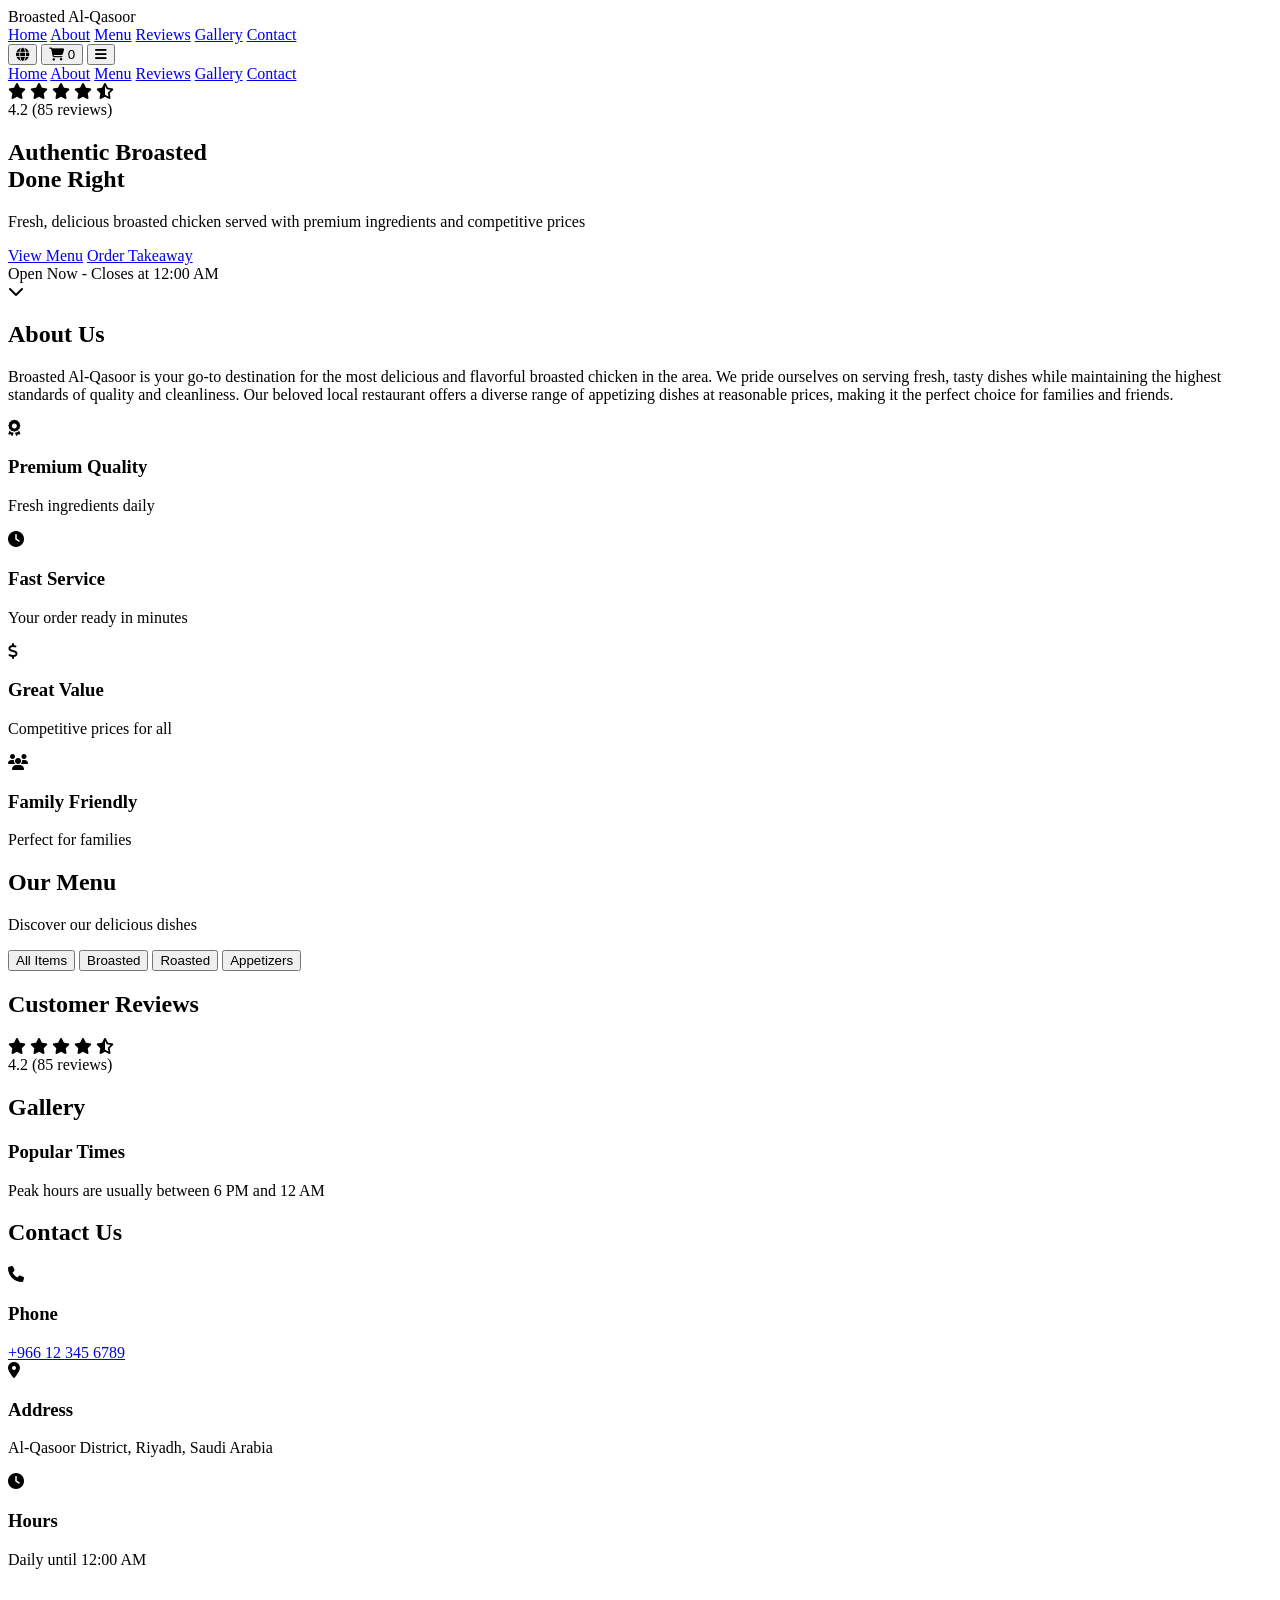
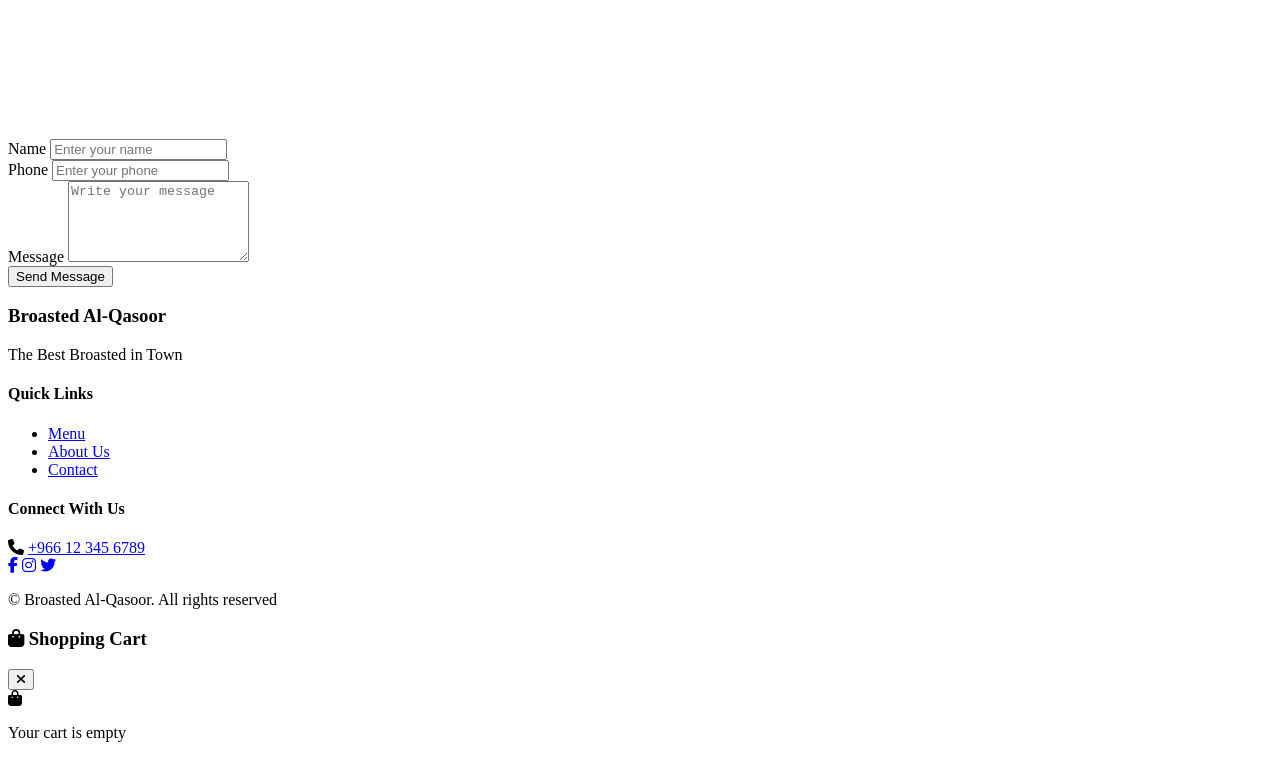
==== html-website/index.html @ 20f903c9 "auto-commit for 9f9500b2-bfec-400c-9245-c0b365d65caf" ====
<!DOCTYPE html>
<html lang="en" dir="ltr">
<head>
    <meta charset="UTF-8">
    <meta name="viewport" content="width=device-width, initial-scale=1.0">
    <title>Broasted Al-Qasoor | بروستد القصور</title>
    <meta name="description" content="Authentic Broasted Chicken - الطعم الأصيل للبروستد">
    
    <!-- Fonts -->
    <link rel="preconnect" href="https://fonts.googleapis.com">
    <link rel="preconnect" href="https://fonts.gstatic.com" crossorigin>
    <link href="https://fonts.googleapis.com/css2?family=Cairo:wght@400;600;700&display=swap" rel="stylesheet">
    
    <!-- Font Awesome -->
    <link rel="stylesheet" href="https://cdnjs.cloudflare.com/ajax/libs/font-awesome/6.4.0/css/all.min.css">
    
    <!-- Custom Styles -->
    <link rel="stylesheet" href="styles.css">
</head>
<body>
    <!-- Header -->
    <header class="header" id="header">
        <div class="container">
            <div class="header-content">
                <!-- Logo -->
                <div class="logo" data-en="Broasted Al-Qasoor" data-ar="بروستد القصور">
                    Broasted Al-Qasoor
                </div>

                <!-- Desktop Navigation -->
                <nav class="nav-desktop">
                    <a href="#hero" class="nav-link" data-en="Home" data-ar="الرئيسية">Home</a>
                    <a href="#about" class="nav-link" data-en="About" data-ar="من نحن">About</a>
                    <a href="#menu" class="nav-link" data-en="Menu" data-ar="القائمة">Menu</a>
                    <a href="#reviews" class="nav-link" data-en="Reviews" data-ar="التقييمات">Reviews</a>
                    <a href="#gallery" class="nav-link" data-en="Gallery" data-ar="المعرض">Gallery</a>
                    <a href="#contact" class="nav-link" data-en="Contact" data-ar="اتصل بنا">Contact</a>
                </nav>

                <!-- Actions -->
                <div class="header-actions">
                    <button class="btn-icon" id="langToggle" aria-label="Toggle Language">
                        <i class="fas fa-globe"></i>
                    </button>
                    <button class="btn-icon" id="cartToggle" aria-label="Shopping Cart">
                        <i class="fas fa-shopping-cart"></i>
                        <span class="cart-badge" id="cartBadge">0</span>
                    </button>
                    <button class="btn-icon mobile-menu-toggle" id="mobileMenuToggle">
                        <i class="fas fa-bars"></i>
                    </button>
                </div>
            </div>

            <!-- Mobile Navigation -->
            <nav class="nav-mobile" id="navMobile">
                <a href="#hero" class="nav-link" data-en="Home" data-ar="الرئيسية">Home</a>
                <a href="#about" class="nav-link" data-en="About" data-ar="من نحن">About</a>
                <a href="#menu" class="nav-link" data-en="Menu" data-ar="القائمة">Menu</a>
                <a href="#reviews" class="nav-link" data-en="Reviews" data-ar="التقييمات">Reviews</a>
                <a href="#gallery" class="nav-link" data-en="Gallery" data-ar="المعرض">Gallery</a>
                <a href="#contact" class="nav-link" data-en="Contact" data-ar="اتصل بنا">Contact</a>
            </nav>
        </div>
    </header>

    <!-- Hero Section -->
    <section class="hero" id="hero">
        <div class="hero-overlay"></div>
        <div class="container">
            <div class="hero-content">
                <!-- Rating Badge -->
                <div class="rating-badge">
                    <div class="stars">
                        <i class="fas fa-star"></i>
                        <i class="fas fa-star"></i>
                        <i class="fas fa-star"></i>
                        <i class="fas fa-star"></i>
                        <i class="fas fa-star-half-alt"></i>
                    </div>
                    <span class="rating-text" data-en="4.2 (85 reviews)" data-ar="4.2 (85 تقييم)">4.2 (85 reviews)</span>
                </div>

                <!-- Main Heading -->
                <h1 class="hero-title">
                    <span class="title-highlight" data-en="Authentic Broasted" data-ar="الطعم الأصيل">Authentic Broasted</span>
                    <br>
                    <span data-en="Done Right" data-ar="للبروستد">Done Right</span>
                </h1>

                <!-- Description -->
                <p class="hero-description" data-en="Fresh, delicious broasted chicken served with premium ingredients and competitive prices" data-ar="دجاج بروستد طازج ولذيذ يقدم مع مكونات عالية الجودة وأسعار منافسة">
                    Fresh, delicious broasted chicken served with premium ingredients and competitive prices
                </p>

                <!-- CTA Buttons -->
                <div class="hero-buttons">
                    <a href="#menu" class="btn btn-primary" data-en="View Menu" data-ar="شاهد القائمة">View Menu</a>
                    <a href="#contact" class="btn btn-secondary" data-en="Order Takeaway" data-ar="اطلب الآن">Order Takeaway</a>
                </div>

                <!-- Status Badge -->
                <div class="status-badge">
                    <span class="status-dot"></span>
                    <span data-en="Open Now - Closes at 12:00 AM" data-ar="مفتوح الآن - يغلق عند 12:00 صباحاً">Open Now - Closes at 12:00 AM</span>
                </div>
            </div>

            <!-- Scroll Indicator -->
            <div class="scroll-indicator">
                <i class="fas fa-chevron-down"></i>
            </div>
        </div>
    </section>

    <!-- About Section -->
    <section class="about" id="about">
        <div class="container">
            <div class="section-header">
                <h2 class="section-title" data-en="About Us" data-ar="من نحن">About Us</h2>
                <div class="title-underline"></div>
                <p class="section-description" data-en="Broasted Al-Qasoor is your go-to destination for the most delicious and flavorful broasted chicken in the area. We pride ourselves on serving fresh, tasty dishes while maintaining the highest standards of quality and cleanliness. Our beloved local restaurant offers a diverse range of appetizing dishes at reasonable prices, making it the perfect choice for families and friends." data-ar="بروستد القصور هو وجهتك المفضلة للحصول على ألذ وأطيب دجاج بروستد في المنطقة. نحن نفتخر بتقديم أطباق طازجة ولذيذة مع الحفاظ على أعلى معايير الجودة والنظافة. مطعمنا المحلي المحبوب يقدم مجموعة متنوعة من الأطباق الشهية بأسعار معقولة، مما يجعله الخيار الأمثل للعائلات والأصدقاء.">
                    Broasted Al-Qasoor is your go-to destination for the most delicious and flavorful broasted chicken in the area. We pride ourselves on serving fresh, tasty dishes while maintaining the highest standards of quality and cleanliness. Our beloved local restaurant offers a diverse range of appetizing dishes at reasonable prices, making it the perfect choice for families and friends.
                </p>
            </div>

            <div class="features-grid">
                <div class="feature-card">
                    <div class="feature-icon">
                        <i class="fas fa-award"></i>
                    </div>
                    <h3 class="feature-title" data-en="Premium Quality" data-ar="جودة عالية">Premium Quality</h3>
                    <p class="feature-description" data-en="Fresh ingredients daily" data-ar="مكونات طازجة يومياً">Fresh ingredients daily</p>
                </div>

                <div class="feature-card">
                    <div class="feature-icon">
                        <i class="fas fa-clock"></i>
                    </div>
                    <h3 class="feature-title" data-en="Fast Service" data-ar="خدمة سريعة">Fast Service</h3>
                    <p class="feature-description" data-en="Your order ready in minutes" data-ar="طلبك جاهز في دقائق">Your order ready in minutes</p>
                </div>

                <div class="feature-card">
                    <div class="feature-icon">
                        <i class="fas fa-dollar-sign"></i>
                    </div>
                    <h3 class="feature-title" data-en="Great Value" data-ar="أسعار مناسبة">Great Value</h3>
                    <p class="feature-description" data-en="Competitive prices for all" data-ar="أسعار تنافسية للجميع">Competitive prices for all</p>
                </div>

                <div class="feature-card">
                    <div class="feature-icon">
                        <i class="fas fa-users"></i>
                    </div>
                    <h3 class="feature-title" data-en="Family Friendly" data-ar="عائلي">Family Friendly</h3>
                    <p class="feature-description" data-en="Perfect for families" data-ar="مكان مثالي للعائلات">Perfect for families</p>
                </div>
            </div>
        </div>
    </section>

    <!-- Menu Section -->
    <section class="menu" id="menu">
        <div class="container">
            <div class="section-header">
                <h2 class="section-title" data-en="Our Menu" data-ar="قائمة الطعام">Our Menu</h2>
                <div class="title-underline"></div>
                <p class="section-description" data-en="Discover our delicious dishes" data-ar="اكتشف أطباقنا اللذيذة">Discover our delicious dishes</p>
            </div>

            <!-- Category Filter -->
            <div class="category-filter">
                <button class="category-btn active" data-category="all" data-en="All Items" data-ar="جميع الأصناف">All Items</button>
                <button class="category-btn" data-category="broasted" data-en="Broasted" data-ar="بروستد">Broasted</button>
                <button class="category-btn" data-category="roasted" data-en="Roasted" data-ar="مشوي">Roasted</button>
                <button class="category-btn" data-category="appetizers" data-en="Appetizers" data-ar="المقبلات">Appetizers</button>
            </div>

            <!-- Menu Grid -->
            <div class="menu-grid" id="menuGrid">
                <!-- Menu items will be inserted here by JavaScript -->
            </div>
        </div>
    </section>

    <!-- Reviews Section -->
    <section class="reviews" id="reviews">
        <div class="container">
            <div class="section-header">
                <h2 class="section-title" data-en="Customer Reviews" data-ar="آراء العملاء">Customer Reviews</h2>
                <div class="title-underline"></div>
                <div class="overall-rating">
                    <div class="stars">
                        <i class="fas fa-star"></i>
                        <i class="fas fa-star"></i>
                        <i class="fas fa-star"></i>
                        <i class="fas fa-star"></i>
                        <i class="fas fa-star-half-alt"></i>
                    </div>
                    <span class="rating-number">4.2</span>
                    <span class="review-count" data-en="(85 reviews)" data-ar="(85 تقييم)">(85 reviews)</span>
                </div>
            </div>

            <div class="reviews-grid" id="reviewsGrid">
                <!-- Reviews will be inserted here by JavaScript -->
            </div>
        </div>
    </section>

    <!-- Gallery Section -->
    <section class="gallery" id="gallery">
        <div class="container">
            <div class="section-header">
                <h2 class="section-title" data-en="Gallery" data-ar="معرض الصور">Gallery</h2>
                <div class="title-underline"></div>
            </div>

            <div class="gallery-grid" id="galleryGrid">
                <!-- Gallery images will be inserted here by JavaScript -->
            </div>

            <!-- Popular Times -->
            <div class="popular-times">
                <h3 class="popular-times-title" data-en="Popular Times" data-ar="أوقات الذروة">Popular Times</h3>
                <div class="times-grid" id="timesGrid">
                    <!-- Times will be inserted here by JavaScript -->
                </div>
                <p class="times-note" data-en="Peak hours are usually between 6 PM and 12 AM" data-ar="أوقات الذروة تتراوح عادة بين 6 مساءً و 12 صباحاً">Peak hours are usually between 6 PM and 12 AM</p>
            </div>
        </div>
    </section>

    <!-- Contact Section -->
    <section class="contact" id="contact">
        <div class="container">
            <div class="section-header">
                <h2 class="section-title" data-en="Contact Us" data-ar="اتصل بنا">Contact Us</h2>
                <div class="title-underline"></div>
            </div>

            <div class="contact-grid">
                <!-- Contact Info -->
                <div class="contact-info">
                    <div class="info-card">
                        <div class="info-icon">
                            <i class="fas fa-phone"></i>
                        </div>
                        <div>
                            <h3 class="info-title" data-en="Phone" data-ar="الهاتف">Phone</h3>
                            <a href="tel:+966123456789" class="info-link">+966 12 345 6789</a>
                        </div>
                    </div>

                    <div class="info-card">
                        <div class="info-icon">
                            <i class="fas fa-map-marker-alt"></i>
                        </div>
                        <div>
                            <h3 class="info-title" data-en="Address" data-ar="العنوان">Address</h3>
                            <p class="info-text" data-en="Al-Qasoor District, Riyadh, Saudi Arabia" data-ar="حي القصور، الرياض، المملكة العربية السعودية">Al-Qasoor District, Riyadh, Saudi Arabia</p>
                        </div>
                    </div>

                    <div class="info-card">
                        <div class="info-icon">
                            <i class="fas fa-clock"></i>
                        </div>
                        <div>
                            <h3 class="info-title" data-en="Hours" data-ar="ساعات العمل">Hours</h3>
                            <p class="info-text" data-en="Daily until 12:00 AM" data-ar="يومياً حتى 12:00 صباحاً">Daily until 12:00 AM</p>
                        </div>
                    </div>

                    <!-- Map -->
                    <div class="map-container">
                        <iframe 
                            src="https://www.google.com/maps/embed?pb=!1m18!1m12!1m3!1d3624.8583447192823!2d46.738586!3d24.713552!2m3!1f0!2f0!3f0!3m2!1i1024!2i768!4f13.1!3m3!1m2!1s0x0%3A0x0!2zMjTCsDQyJzQ4LjgiTiA0NsKwNDQnMTguOSJF!5e0!3m2!1sen!2ssa!4v1234567890"
                            width="100%"
                            height="100%"
                            style="border:0;"
                            allowfullscreen=""
                            loading="lazy"
                            referrerpolicy="no-referrer-when-downgrade">
                        </iframe>
                    </div>
                </div>

                <!-- Contact Form -->
                <div class="contact-form-container">
                    <form class="contact-form" id="contactForm">
                        <div class="form-group">
                            <label data-en="Name" data-ar="الاسم">Name</label>
                            <input type="text" name="name" required placeholder="Enter your name">
                        </div>

                        <div class="form-group">
                            <label data-en="Phone" data-ar="رقم الهاتف">Phone</label>
                            <input type="tel" name="phone" required placeholder="Enter your phone">
                        </div>

                        <div class="form-group">
                            <label data-en="Message" data-ar="الرسالة">Message</label>
                            <textarea name="message" rows="5" required placeholder="Write your message"></textarea>
                        </div>

                        <button type="submit" class="btn btn-primary btn-block" data-en="Send Message" data-ar="إرسال">Send Message</button>
                    </form>
                </div>
            </div>
        </div>
    </section>

    <!-- Footer -->
    <footer class="footer">
        <div class="container">
            <div class="footer-grid">
                <div class="footer-col">
                    <h3 class="footer-title" data-en="Broasted Al-Qasoor" data-ar="بروستد القصور">Broasted Al-Qasoor</h3>
                    <p class="footer-text" data-en="The Best Broasted in Town" data-ar="أفضل بروستد في المنطقة">The Best Broasted in Town</p>
                </div>

                <div class="footer-col">
                    <h4 class="footer-heading" data-en="Quick Links" data-ar="روابط سريعة">Quick Links</h4>
                    <ul class="footer-links">
                        <li><a href="#menu" data-en="Menu" data-ar="القائمة">Menu</a></li>
                        <li><a href="#about" data-en="About Us" data-ar="من نحن">About Us</a></li>
                        <li><a href="#contact" data-en="Contact" data-ar="اتصل بنا">Contact</a></li>
                    </ul>
                </div>

                <div class="footer-col">
                    <h4 class="footer-heading" data-en="Connect With Us" data-ar="تواصل معنا">Connect With Us</h4>
                    <div class="footer-contact">
                        <i class="fas fa-phone"></i>
                        <a href="tel:+966123456789">+966 12 345 6789</a>
                    </div>
                    <div class="social-links">
                        <a href="#" class="social-link" aria-label="Facebook"><i class="fab fa-facebook-f"></i></a>
                        <a href="#" class="social-link" aria-label="Instagram"><i class="fab fa-instagram"></i></a>
                        <a href="#" class="social-link" aria-label="Twitter"><i class="fab fa-twitter"></i></a>
                    </div>
                </div>
            </div>

            <div class="footer-bottom">
                <p>&copy; <span id="currentYear"></span> <span data-en="Broasted Al-Qasoor" data-ar="بروستد القصور">Broasted Al-Qasoor</span>. <span data-en="All rights reserved" data-ar="جميع الحقوق محفوظة">All rights reserved</span></p>
            </div>
        </div>
    </footer>

    <!-- Cart Sidebar -->
    <div class="cart-sidebar" id="cartSidebar">
        <div class="cart-header">
            <h3 class="cart-title">
                <i class="fas fa-shopping-bag"></i>
                <span data-en="Shopping Cart" data-ar="سلة التسوق">Shopping Cart</span>
            </h3>
            <button class="cart-close" id="cartClose">
                <i class="fas fa-times"></i>
            </button>
        </div>

        <div class="cart-body" id="cartBody">
            <div class="cart-empty" id="cartEmpty">
                <i class="fas fa-shopping-bag"></i>
                <p data-en="Your cart is empty" data-ar="السلة فارغة">Your cart is empty</p>
            </div>
            <div class="cart-items" id="cartItems"></div>
        </div>

        <div class="cart-footer" id="cartFooter" style="display: none;">
            <div class="cart-total">
                <span data-en="Total" data-ar="الإجمالي">Total</span>
                <span class="total-amount" id="totalAmount">0.00 SAR</span>
            </div>
            <button class="btn btn-primary btn-block" id="checkoutBtn" data-en="Checkout" data-ar="إتمام الطلب">Checkout</button>
        </div>
    </div>

    <!-- Cart Overlay -->
    <div class="cart-overlay" id="cartOverlay"></div>

    <!-- Toast Container -->
    <div class="toast-container" id="toastContainer"></div>

    <!-- Custom Script -->
    <script src="script.js"></script>
</body>
</html>
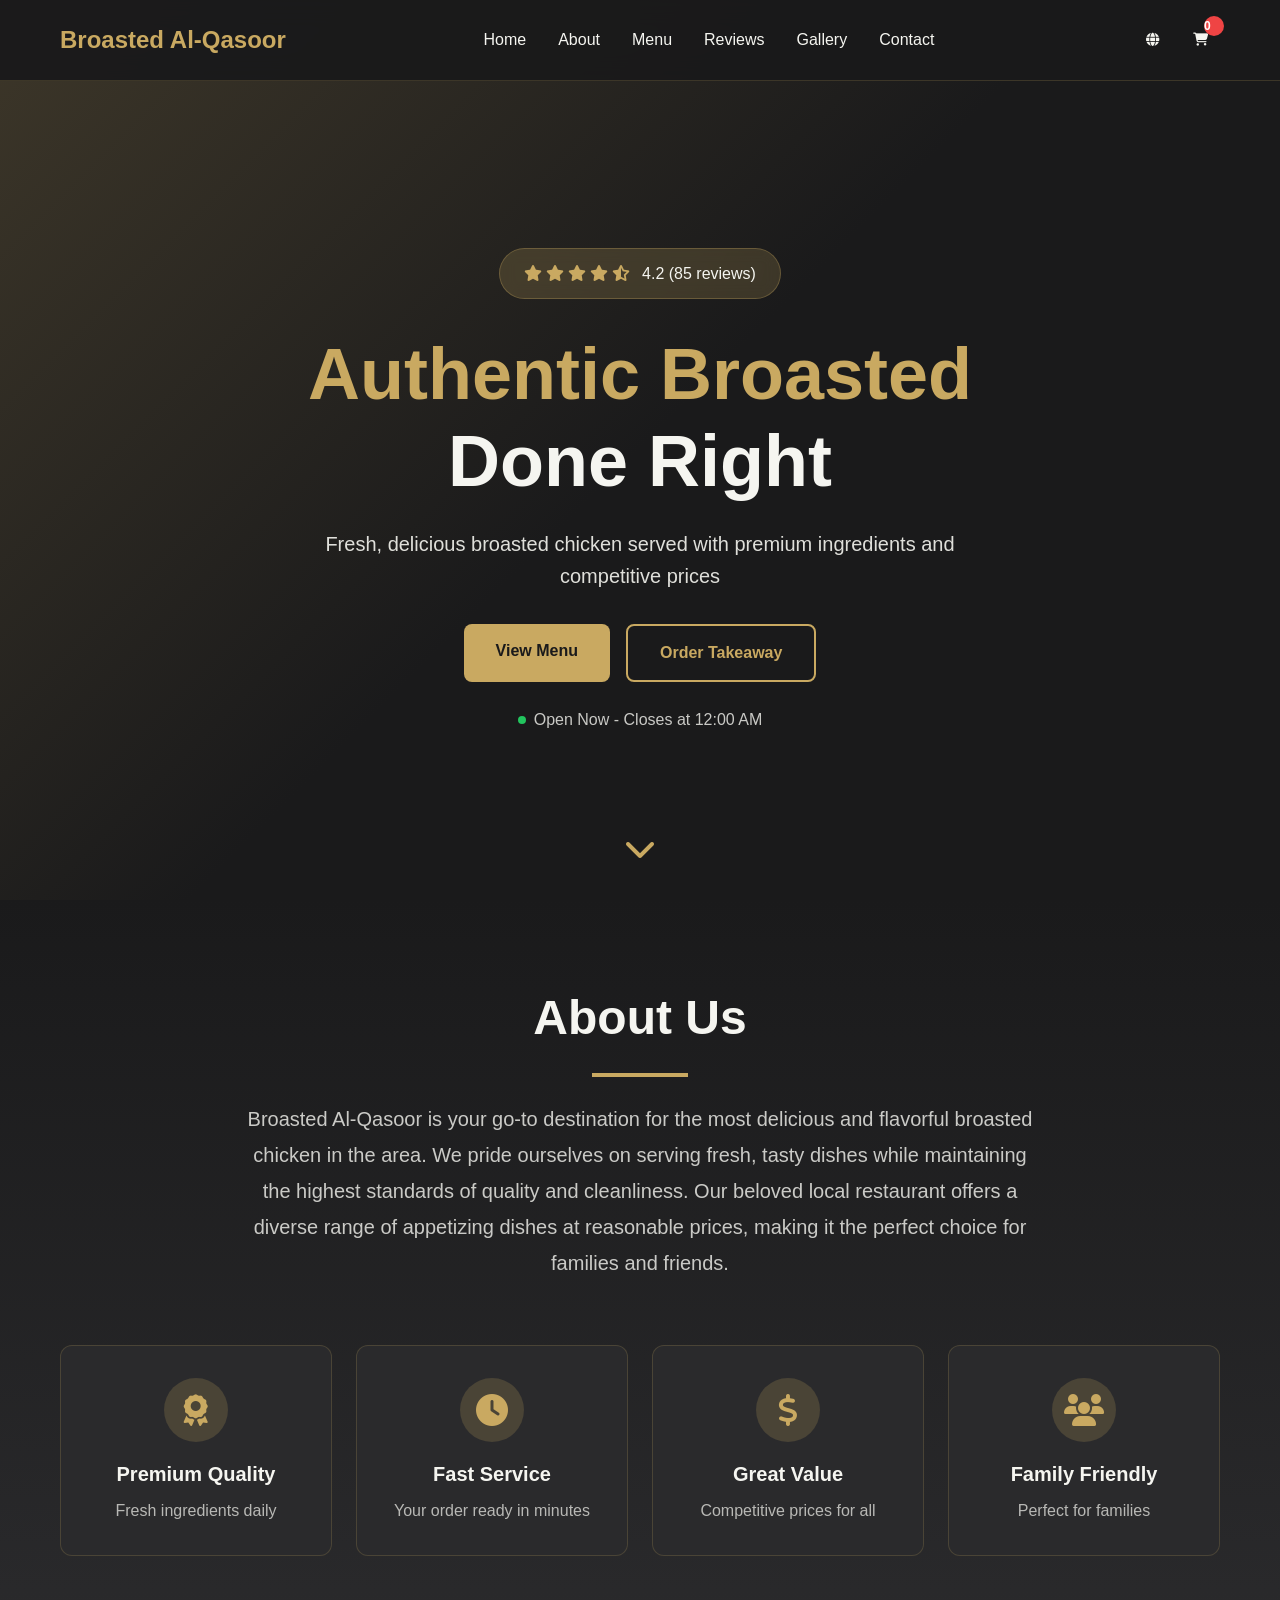
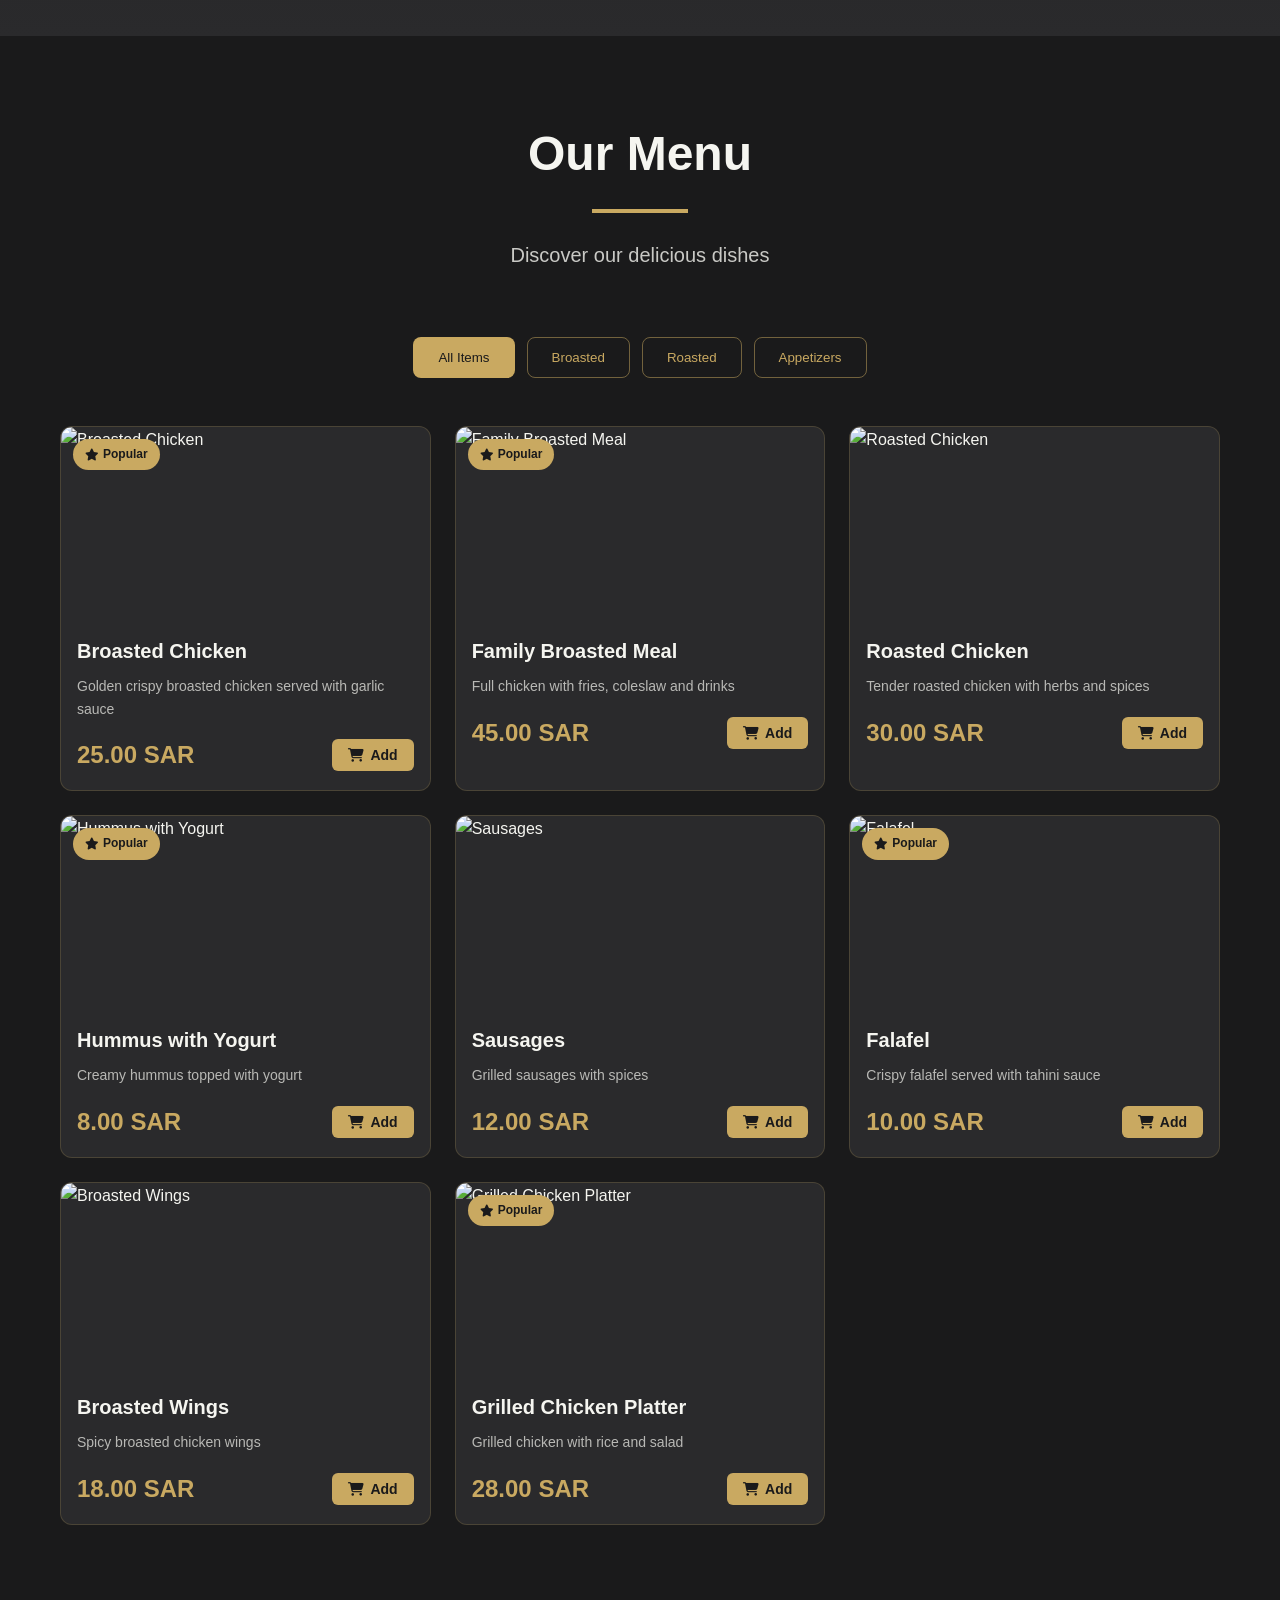
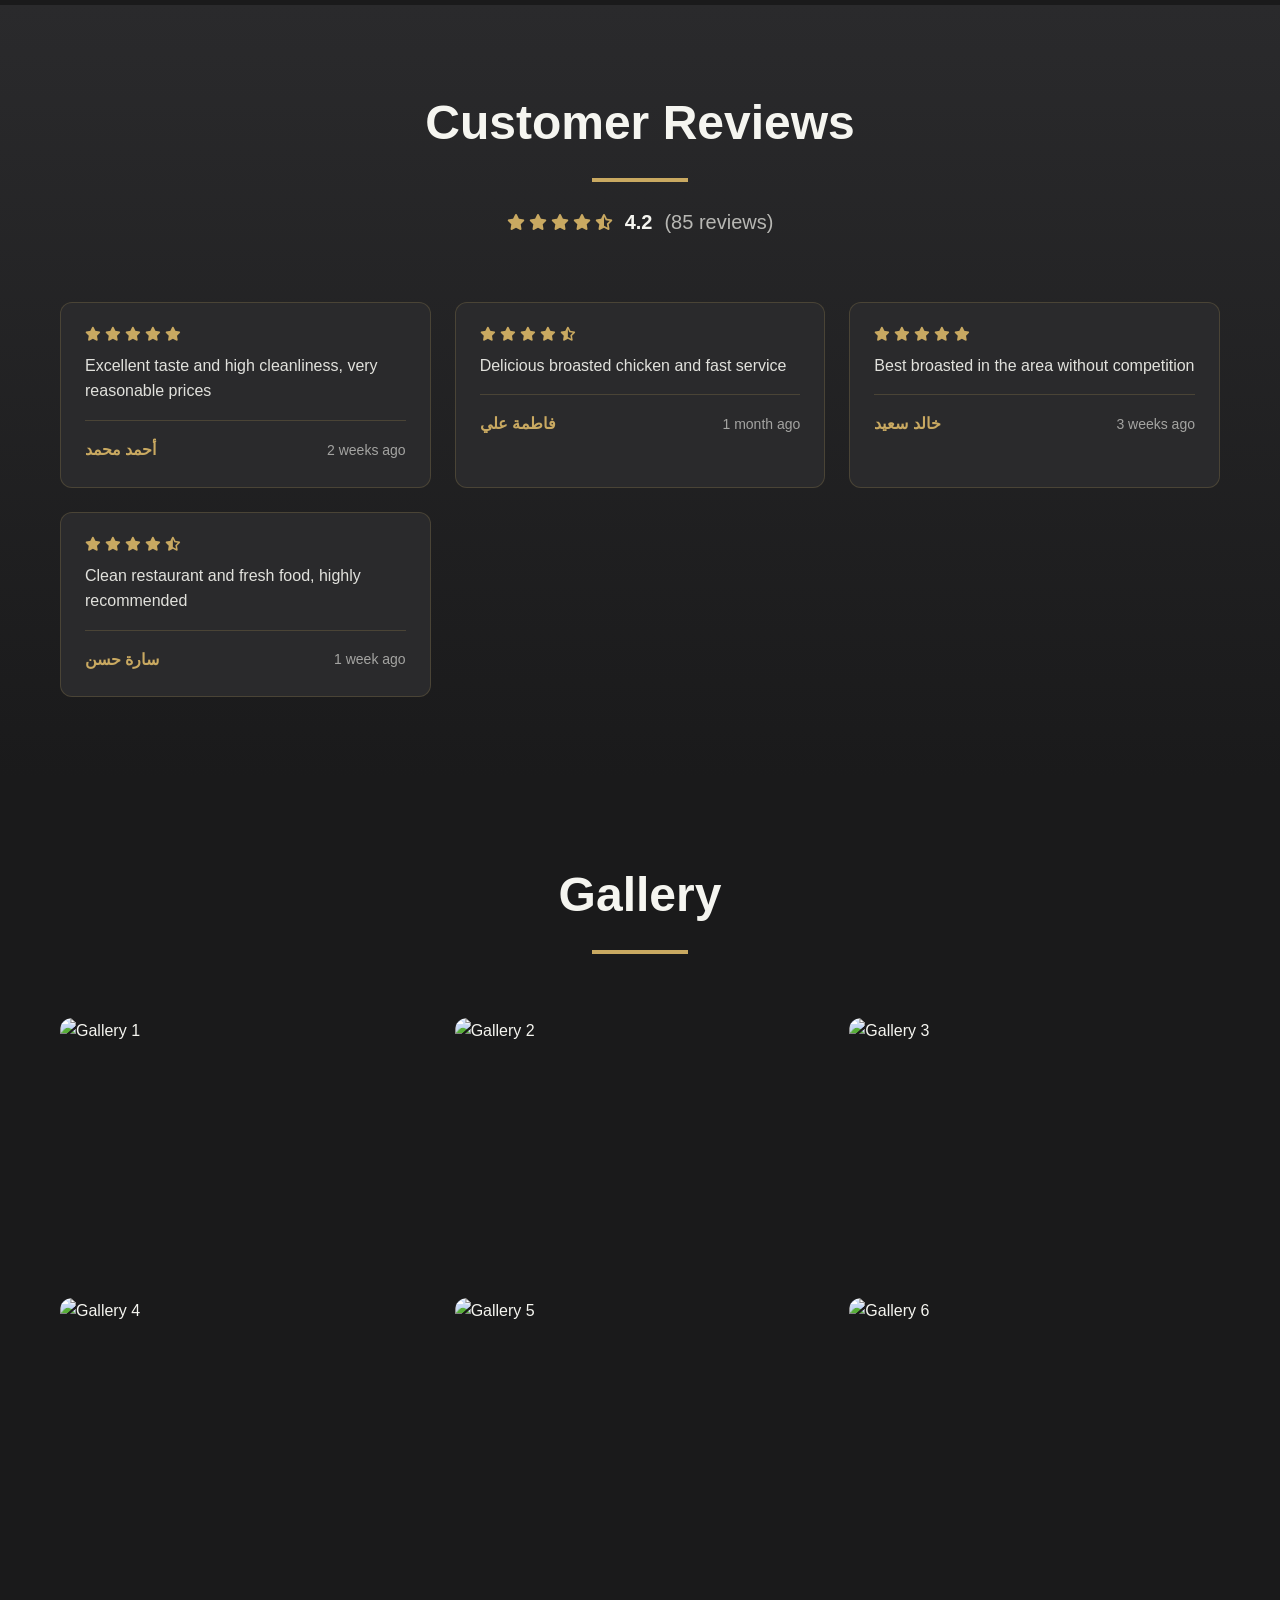
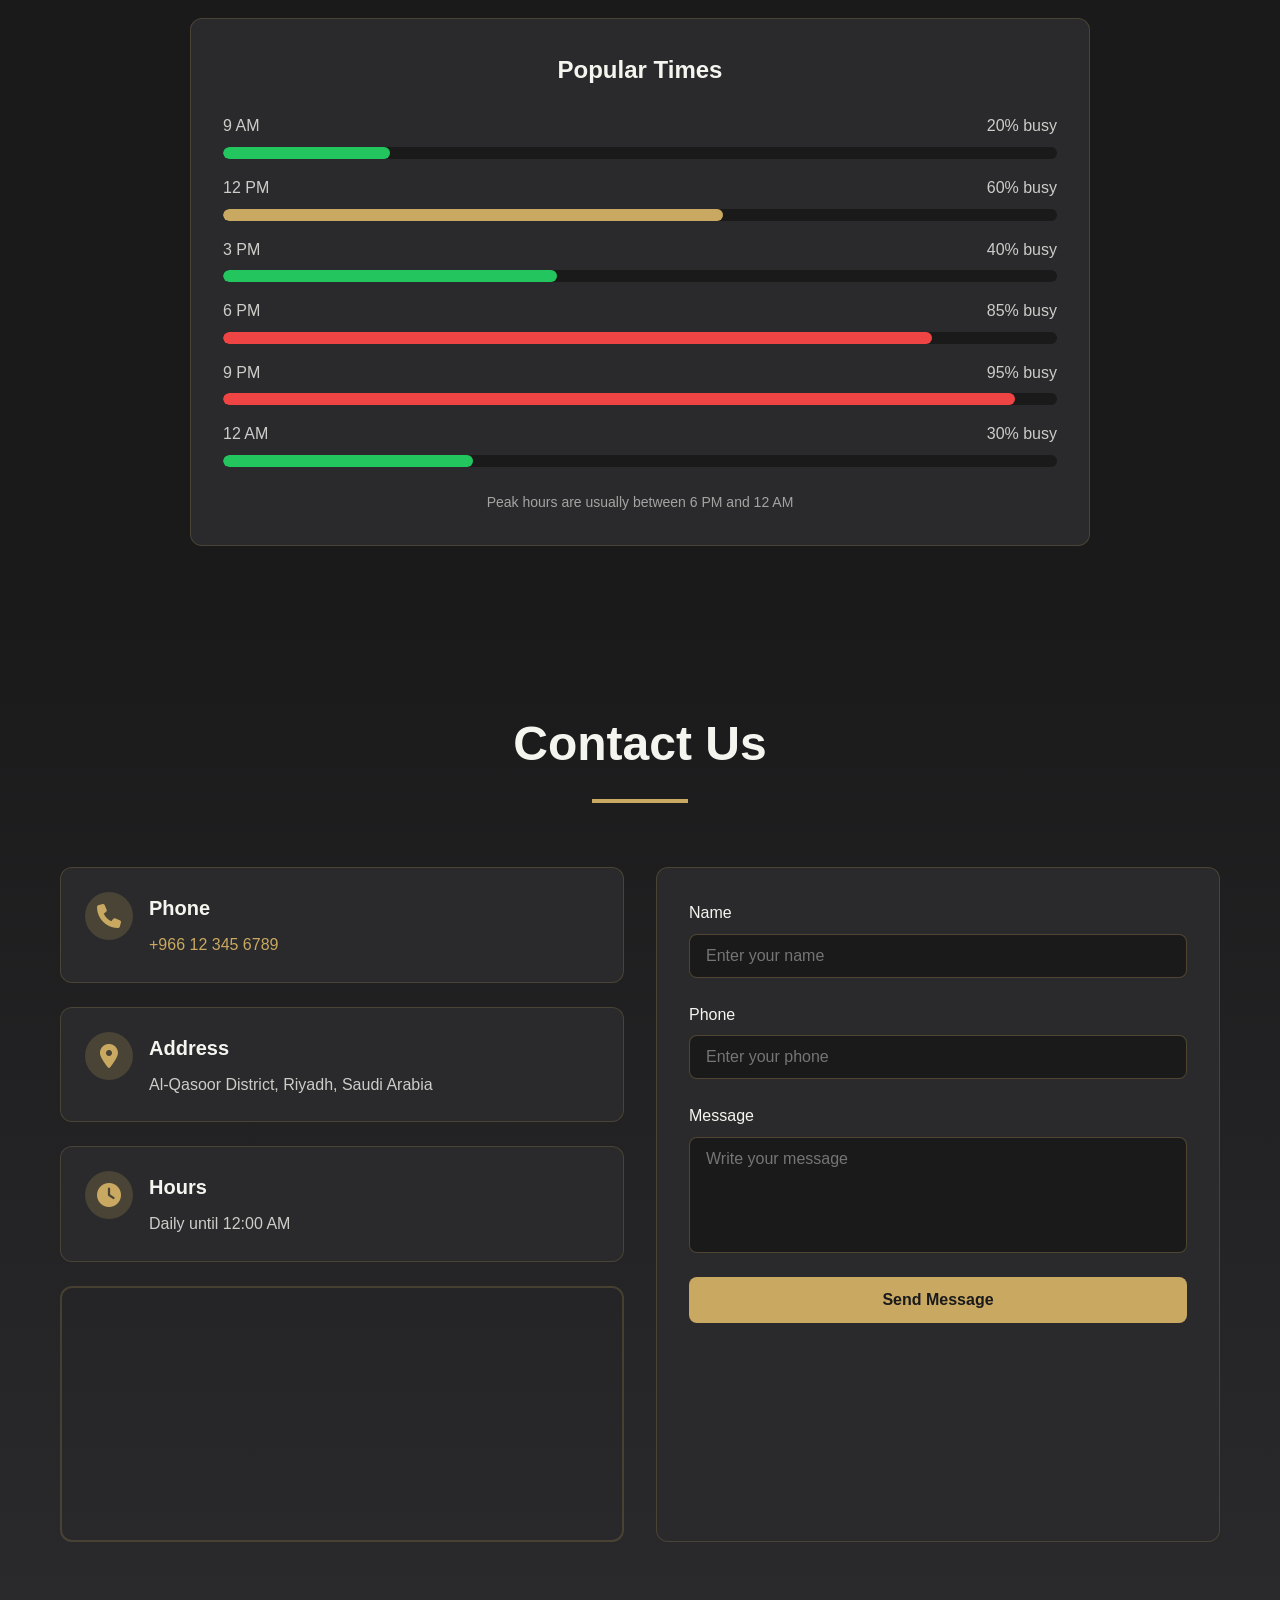
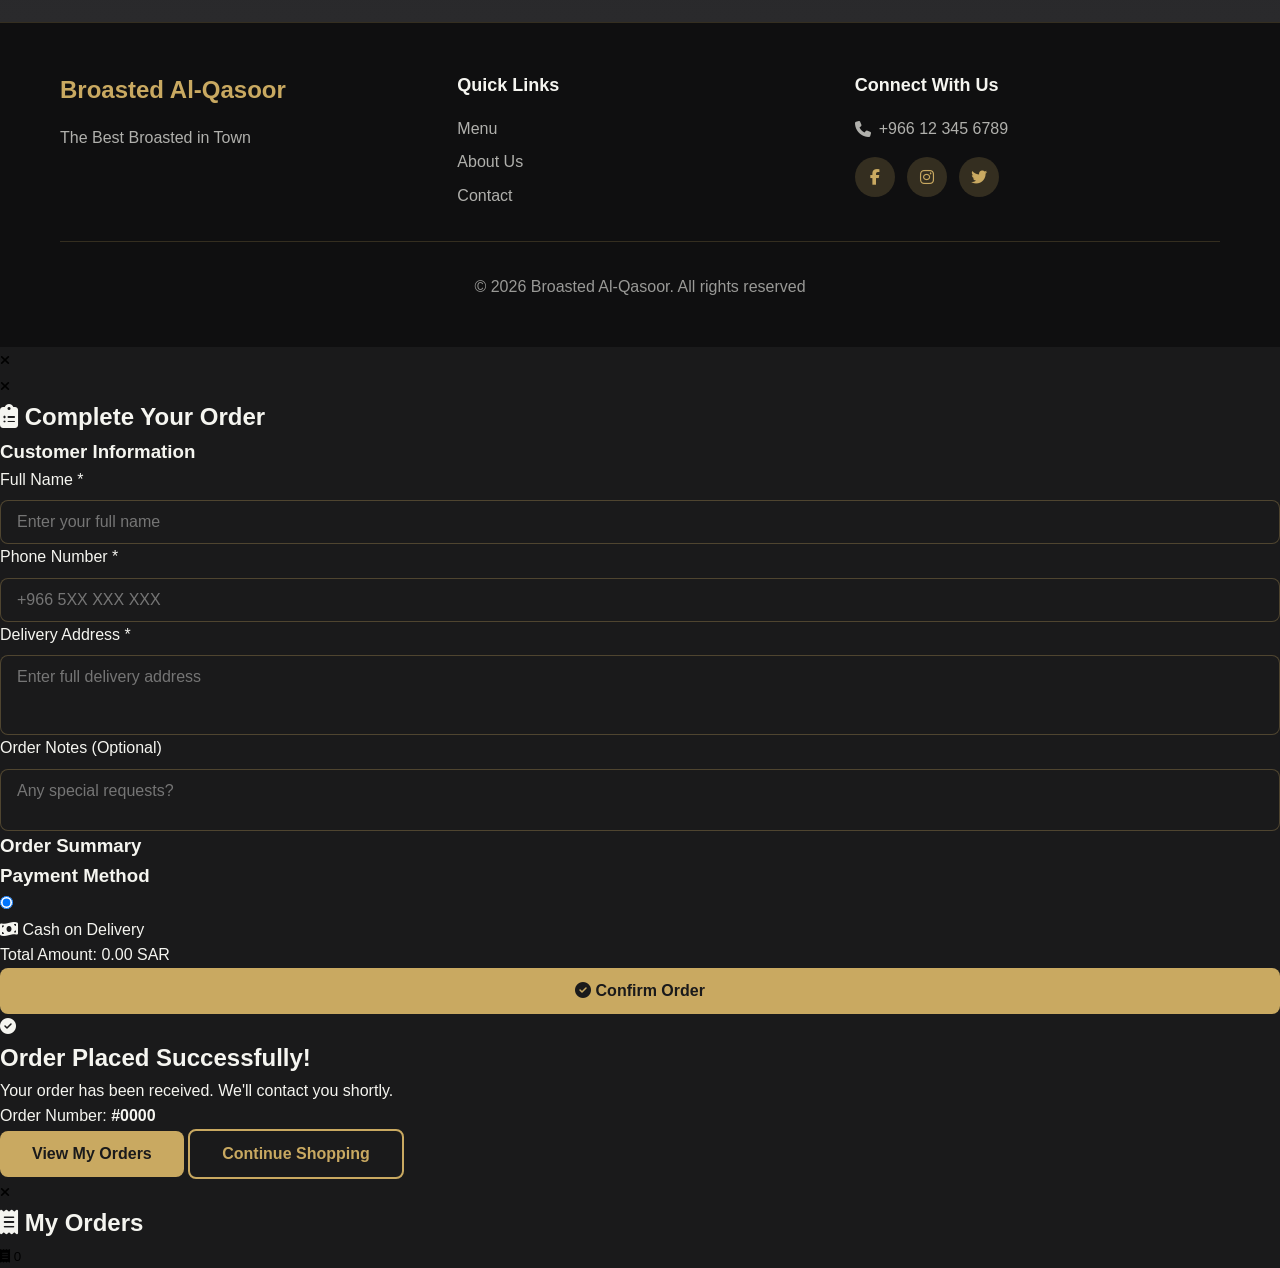
==== commit df72379a: "auto-commit for a99429b8-a813-40a0-a0dc-55753425cb9e" ====
--- a/html-website/index.html
+++ b/html-website/index.html
@@ -382,6 +382,143 @@
     <!-- Cart Overlay -->
     <div class="cart-overlay" id="cartOverlay"></div>
 
+    <!-- Product Details Modal -->
+    <div class="modal" id="productModal">
+        <div class="modal-overlay" id="modalOverlay"></div>
+        <div class="modal-content">
+            <button class="modal-close" id="modalClose">
+                <i class="fas fa-times"></i>
+            </button>
+            <div class="modal-body" id="modalBody">
+                <!-- Product details will be inserted here -->
+            </div>
+        </div>
+    </div>
+
+    <!-- Checkout Modal -->
+    <div class="modal" id="checkoutModal">
+        <div class="modal-overlay" id="checkoutModalOverlay"></div>
+        <div class="modal-content modal-lg">
+            <button class="modal-close" id="checkoutModalClose">
+                <i class="fas fa-times"></i>
+            </button>
+            <div class="modal-body">
+                <h2 class="modal-title">
+                    <i class="fas fa-clipboard-list"></i>
+                    <span data-en="Complete Your Order" data-ar="أكمل طلبك">Complete Your Order</span>
+                </h2>
+
+                <form id="orderForm" class="order-form">
+                    <!-- Customer Info -->
+                    <div class="form-section">
+                        <h3 class="form-section-title" data-en="Customer Information" data-ar="معلومات العميل">Customer Information</h3>
+                        
+                        <div class="form-row">
+                            <div class="form-group">
+                                <label data-en="Full Name *" data-ar="الاسم الكامل *">Full Name *</label>
+                                <input type="text" name="customerName" required placeholder="Enter your full name">
+                            </div>
+                            
+                            <div class="form-group">
+                                <label data-en="Phone Number *" data-ar="رقم الهاتف *">Phone Number *</label>
+                                <input type="tel" name="customerPhone" required placeholder="+966 5XX XXX XXX">
+                            </div>
+                        </div>
+
+                        <div class="form-group">
+                            <label data-en="Delivery Address *" data-ar="عنوان التوصيل *">Delivery Address *</label>
+                            <textarea name="customerAddress" rows="3" required placeholder="Enter full delivery address"></textarea>
+                        </div>
+
+                        <div class="form-group">
+                            <label data-en="Order Notes (Optional)" data-ar="ملاحظات الطلب (اختياري)">Order Notes (Optional)</label>
+                            <textarea name="orderNotes" rows="2" placeholder="Any special requests?"></textarea>
+                        </div>
+                    </div>
+
+                    <!-- Order Summary -->
+                    <div class="form-section">
+                        <h3 class="form-section-title" data-en="Order Summary" data-ar="ملخص الطلب">Order Summary</h3>
+                        <div id="orderSummary" class="order-summary">
+                            <!-- Order items will be inserted here -->
+                        </div>
+                    </div>
+
+                    <!-- Payment Method -->
+                    <div class="form-section">
+                        <h3 class="form-section-title" data-en="Payment Method" data-ar="طريقة الدفع">Payment Method</h3>
+                        <div class="payment-options">
+                            <label class="payment-option">
+                                <input type="radio" name="paymentMethod" value="cash" checked>
+                                <div class="payment-option-content">
+                                    <i class="fas fa-money-bill-wave"></i>
+                                    <span data-en="Cash on Delivery" data-ar="الدفع عند الاستلام">Cash on Delivery</span>
+                                </div>
+                            </label>
+                        </div>
+                    </div>
+
+                    <div class="order-total">
+                        <span data-en="Total Amount:" data-ar="المبلغ الإجمالي:">Total Amount:</span>
+                        <span class="total-price" id="orderTotalPrice">0.00 SAR</span>
+                    </div>
+
+                    <button type="submit" class="btn btn-primary btn-block btn-lg">
+                        <i class="fas fa-check-circle"></i>
+                        <span data-en="Confirm Order" data-ar="تأكيد الطلب">Confirm Order</span>
+                    </button>
+                </form>
+            </div>
+        </div>
+    </div>
+
+    <!-- Order Confirmation Modal -->
+    <div class="modal" id="confirmationModal">
+        <div class="modal-overlay"></div>
+        <div class="modal-content modal-sm">
+            <div class="modal-body text-center">
+                <div class="success-icon">
+                    <i class="fas fa-check-circle"></i>
+                </div>
+                <h2 class="confirmation-title" data-en="Order Placed Successfully!" data-ar="تم تقديم الطلب بنجاح!">Order Placed Successfully!</h2>
+                <p class="confirmation-text" data-en="Your order has been received. We'll contact you shortly." data-ar="تم استلام طلبك. سنتواصل معك قريباً.">Your order has been received. We'll contact you shortly.</p>
+                <div class="order-number">
+                    <span data-en="Order Number:" data-ar="رقم الطلب:">Order Number:</span>
+                    <strong id="confirmationOrderNumber">#0000</strong>
+                </div>
+                <div class="confirmation-actions">
+                    <button class="btn btn-primary" id="viewOrdersBtn" data-en="View My Orders" data-ar="عرض طلباتي">View My Orders</button>
+                    <button class="btn btn-secondary" id="continueShoppingBtn" data-en="Continue Shopping" data-ar="متابعة التسوق">Continue Shopping</button>
+                </div>
+            </div>
+        </div>
+    </div>
+
+    <!-- My Orders Modal -->
+    <div class="modal" id="ordersModal">
+        <div class="modal-overlay" id="ordersModalOverlay"></div>
+        <div class="modal-content modal-xl">
+            <button class="modal-close" id="ordersModalClose">
+                <i class="fas fa-times"></i>
+            </button>
+            <div class="modal-body">
+                <h2 class="modal-title">
+                    <i class="fas fa-receipt"></i>
+                    <span data-en="My Orders" data-ar="طلباتي">My Orders</span>
+                </h2>
+                <div id="ordersContainer" class="orders-container">
+                    <!-- Orders will be inserted here -->
+                </div>
+            </div>
+        </div>
+    </div>
+
+    <!-- View Orders Button (Fixed) -->
+    <button class="view-orders-fab" id="viewOrdersFab" title="My Orders">
+        <i class="fas fa-receipt"></i>
+        <span class="orders-count" id="ordersCount">0</span>
+    </button>
+
     <!-- Toast Container -->
     <div class="toast-container" id="toastContainer"></div>
 
--- a/html-website/styles.css
+++ b/html-website/styles.css
@@ -0,0 +1,1292 @@
+/* ==================== VARIABLES ==================== */
+:root {
+    --charcoal: #1a1a1b;
+    --charcoal-light: #2a2a2c;
+    --charcoal-dark: #0f0f10;
+    --golden: #c9a961;
+    --cream: #f5f5f0;
+    --golden-hover: #d4b76f;
+    --transition: all 0.3s ease;
+}
+
+/* ==================== RESET ==================== */
+* {
+    margin: 0;
+    padding: 0;
+    box-sizing: border-box;
+}
+
+html {
+    scroll-behavior: smooth;
+}
+
+body {
+    font-family: -apple-system, BlinkMacSystemFont, 'Segoe UI', 'Cairo', sans-serif;
+    background-color: var(--charcoal);
+    color: var(--cream);
+    line-height: 1.6;
+    -webkit-font-smoothing: antialiased;
+}
+
+[dir="rtl"] {
+    font-family: 'Cairo', -apple-system, BlinkMacSystemFont, 'Segoe UI', sans-serif;
+}
+
+img {
+    max-width: 100%;
+    height: auto;
+    display: block;
+}
+
+a {
+    text-decoration: none;
+    color: inherit;
+}
+
+button {
+    border: none;
+    background: none;
+    cursor: pointer;
+    font-family: inherit;
+}
+
+/* ==================== UTILITIES ==================== */
+.container {
+    max-width: 1200px;
+    margin: 0 auto;
+    padding: 0 20px;
+}
+
+.btn {
+    display: inline-block;
+    padding: 14px 32px;
+    font-size: 16px;
+    font-weight: 600;
+    border-radius: 8px;
+    transition: var(--transition);
+    text-align: center;
+}
+
+.btn-primary {
+    background-color: var(--golden);
+    color: var(--charcoal);
+}
+
+.btn-primary:hover {
+    background-color: var(--golden-hover);
+    transform: scale(1.05);
+}
+
+.btn-secondary {
+    background-color: transparent;
+    color: var(--golden);
+    border: 2px solid var(--golden);
+}
+
+.btn-secondary:hover {
+    background-color: var(--golden);
+    color: var(--charcoal);
+    transform: scale(1.05);
+}
+
+.btn-block {
+    width: 100%;
+}
+
+.btn-icon {
+    background: transparent;
+    color: var(--cream);
+    width: 40px;
+    height: 40px;
+    display: flex;
+    align-items: center;
+    justify-content: center;
+    border-radius: 50%;
+    transition: var(--transition);
+    position: relative;
+}
+
+.btn-icon:hover {
+    background-color: rgba(201, 169, 97, 0.1);
+    color: var(--golden);
+}
+
+/* ==================== SCROLLBAR ==================== */
+::-webkit-scrollbar {
+    width: 10px;
+}
+
+::-webkit-scrollbar-track {
+    background: var(--charcoal);
+}
+
+::-webkit-scrollbar-thumb {
+    background: var(--golden);
+    border-radius: 5px;
+}
+
+::-webkit-scrollbar-thumb:hover {
+    background: var(--golden-hover);
+}
+
+/* ==================== HEADER ==================== */
+.header {
+    position: fixed;
+    top: 0;
+    left: 0;
+    right: 0;
+    z-index: 1000;
+    background-color: rgba(26, 26, 27, 0.95);
+    backdrop-filter: blur(12px);
+    border-bottom: 1px solid rgba(201, 169, 97, 0.2);
+}
+
+.header-content {
+    display: flex;
+    align-items: center;
+    justify-content: space-between;
+    height: 80px;
+}
+
+.logo {
+    font-size: 24px;
+    font-weight: 700;
+    color: var(--golden);
+}
+
+.nav-desktop {
+    display: none;
+    gap: 32px;
+}
+
+.nav-link {
+    color: var(--cream);
+    font-weight: 500;
+    transition: var(--transition);
+    position: relative;
+}
+
+.nav-link:hover {
+    color: var(--golden);
+}
+
+.header-actions {
+    display: flex;
+    align-items: center;
+    gap: 8px;
+}
+
+.cart-badge {
+    position: absolute;
+    top: -4px;
+    right: -4px;
+    background-color: #ef4444;
+    color: white;
+    font-size: 12px;
+    width: 20px;
+    height: 20px;
+    border-radius: 50%;
+    display: flex;
+    align-items: center;
+    justify-center;
+    font-weight: 600;
+}
+
+.mobile-menu-toggle {
+    display: flex;
+}
+
+.nav-mobile {
+    display: none;
+    padding: 16px 0;
+    border-top: 1px solid rgba(201, 169, 97, 0.2);
+    flex-direction: column;
+    gap: 8px;
+}
+
+.nav-mobile.active {
+    display: flex;
+}
+
+.nav-mobile .nav-link {
+    padding: 12px 0;
+}
+
+/* ==================== HERO ==================== */
+.hero {
+    min-height: 100vh;
+    display: flex;
+    align-items: center;
+    justify-content: center;
+    position: relative;
+    overflow: hidden;
+    background-image: url('https://images.pexels.com/photos/1600714/pexels-photo-1600714.jpeg');
+    background-size: cover;
+    background-position: center;
+}
+
+.hero-overlay {
+    position: absolute;
+    inset: 0;
+    background: linear-gradient(135deg, rgba(201, 169, 97, 0.2) 0%, rgba(26, 26, 27, 0.8) 50%, var(--charcoal) 100%);
+}
+
+.hero-content {
+    position: relative;
+    z-index: 10;
+    text-align: center;
+    padding: 160px 20px 80px;
+    max-width: 900px;
+    margin: 0 auto;
+}
+
+.rating-badge {
+    display: inline-flex;
+    align-items: center;
+    gap: 12px;
+    background-color: rgba(201, 169, 97, 0.2);
+    backdrop-filter: blur(8px);
+    border: 1px solid rgba(201, 169, 97, 0.3);
+    border-radius: 50px;
+    padding: 12px 24px;
+    margin-bottom: 32px;
+}
+
+.stars {
+    display: flex;
+    gap: 4px;
+}
+
+.stars i {
+    color: var(--golden);
+    font-size: 16px;
+}
+
+.rating-text {
+    color: var(--cream);
+    font-weight: 500;
+}
+
+.hero-title {
+    font-size: 48px;
+    font-weight: 700;
+    line-height: 1.2;
+    margin-bottom: 24px;
+    color: var(--cream);
+}
+
+.title-highlight {
+    color: var(--golden);
+}
+
+.hero-description {
+    font-size: 20px;
+    color: rgba(245, 245, 240, 0.9);
+    margin-bottom: 32px;
+    max-width: 700px;
+    margin-left: auto;
+    margin-right: auto;
+}
+
+.hero-buttons {
+    display: flex;
+    flex-direction: column;
+    gap: 16px;
+    margin-bottom: 24px;
+}
+
+.status-badge {
+    display: inline-flex;
+    align-items: center;
+    gap: 8px;
+    color: rgba(245, 245, 240, 0.8);
+}
+
+.status-dot {
+    width: 8px;
+    height: 8px;
+    background-color: #22c55e;
+    border-radius: 50%;
+    animation: pulse 2s infinite;
+}
+
+@keyframes pulse {
+    0%, 100% {
+        opacity: 1;
+    }
+    50% {
+        opacity: 0.5;
+    }
+}
+
+.scroll-indicator {
+    position: absolute;
+    bottom: 32px;
+    left: 50%;
+    transform: translateX(-50%);
+    animation: bounce 2s infinite;
+}
+
+.scroll-indicator i {
+    font-size: 32px;
+    color: var(--golden);
+}
+
+@keyframes bounce {
+    0%, 100% {
+        transform: translateX(-50%) translateY(0);
+    }
+    50% {
+        transform: translateX(-50%) translateY(-10px);
+    }
+}
+
+/* ==================== SECTIONS ==================== */
+.about, .menu, .reviews, .gallery, .contact {
+    padding: 80px 0;
+}
+
+.about {
+    background: linear-gradient(180deg, var(--charcoal) 0%, var(--charcoal-light) 100%);
+}
+
+.menu {
+    background: var(--charcoal);
+}
+
+.reviews {
+    background: linear-gradient(180deg, var(--charcoal-light) 0%, var(--charcoal) 100%);
+}
+
+.gallery {
+    background: var(--charcoal);
+}
+
+.contact {
+    background: linear-gradient(180deg, var(--charcoal) 0%, var(--charcoal-light) 100%);
+}
+
+.section-header {
+    text-align: center;
+    margin-bottom: 64px;
+}
+
+.section-title {
+    font-size: 40px;
+    font-weight: 700;
+    color: var(--cream);
+    margin-bottom: 16px;
+}
+
+.title-underline {
+    width: 96px;
+    height: 4px;
+    background-color: var(--golden);
+    margin: 0 auto 24px;
+}
+
+.section-description {
+    font-size: 20px;
+    color: rgba(245, 245, 240, 0.8);
+    max-width: 800px;
+    margin: 0 auto;
+    line-height: 1.8;
+}
+
+/* ==================== FEATURES ==================== */
+.features-grid {
+    display: grid;
+    grid-template-columns: repeat(auto-fit, minmax(250px, 1fr));
+    gap: 24px;
+}
+
+.feature-card {
+    background-color: var(--charcoal-light);
+    border: 1px solid rgba(201, 169, 97, 0.2);
+    border-radius: 12px;
+    padding: 32px;
+    text-align: center;
+    transition: var(--transition);
+}
+
+.feature-card:hover {
+    border-color: rgba(201, 169, 97, 0.5);
+    transform: scale(1.05);
+}
+
+.feature-icon {
+    width: 64px;
+    height: 64px;
+    background-color: rgba(201, 169, 97, 0.2);
+    border-radius: 50%;
+    display: flex;
+    align-items: center;
+    justify-content: center;
+    margin: 0 auto 16px;
+    transition: var(--transition);
+}
+
+.feature-card:hover .feature-icon {
+    background-color: rgba(201, 169, 97, 0.3);
+}
+
+.feature-icon i {
+    font-size: 32px;
+    color: var(--golden);
+}
+
+.feature-title {
+    font-size: 20px;
+    font-weight: 600;
+    color: var(--cream);
+    margin-bottom: 8px;
+}
+
+.feature-description {
+    color: rgba(245, 245, 240, 0.7);
+}
+
+/* ==================== MENU ==================== */
+.category-filter {
+    display: flex;
+    flex-wrap: wrap;
+    justify-content: center;
+    gap: 12px;
+    margin-bottom: 48px;
+}
+
+.category-btn {
+    padding: 12px 24px;
+    border: 1px solid rgba(201, 169, 97, 0.5);
+    border-radius: 8px;
+    color: var(--golden);
+    font-weight: 500;
+    transition: var(--transition);
+}
+
+.category-btn:hover,
+.category-btn.active {
+    background-color: var(--golden);
+    color: var(--charcoal);
+}
+
+.menu-grid {
+    display: grid;
+    grid-template-columns: repeat(auto-fill, minmax(280px, 1fr));
+    gap: 24px;
+}
+
+.menu-item {
+    background-color: var(--charcoal-light);
+    border: 1px solid rgba(201, 169, 97, 0.2);
+    border-radius: 12px;
+    overflow: hidden;
+    transition: var(--transition);
+}
+
+.menu-item:hover {
+    border-color: rgba(201, 169, 97, 0.5);
+    transform: scale(1.05);
+}
+
+.menu-item-image {
+    position: relative;
+    height: 192px;
+    overflow: hidden;
+}
+
+.menu-item-image img {
+    width: 100%;
+    height: 100%;
+    object-fit: cover;
+    transition: transform 0.5s ease;
+}
+
+.menu-item:hover .menu-item-image img {
+    transform: scale(1.1);
+}
+
+.popular-badge {
+    position: absolute;
+    top: 12px;
+    left: 12px;
+    background-color: var(--golden);
+    color: var(--charcoal);
+    padding: 6px 12px;
+    border-radius: 20px;
+    font-size: 12px;
+    font-weight: 600;
+    display: flex;
+    align-items: center;
+    gap: 4px;
+}
+
+.menu-item-content {
+    padding: 16px;
+}
+
+.menu-item-title {
+    font-size: 20px;
+    font-weight: 600;
+    color: var(--cream);
+    margin-bottom: 8px;
+}
+
+.menu-item-description {
+    font-size: 14px;
+    color: rgba(245, 245, 240, 0.7);
+    margin-bottom: 16px;
+    display: -webkit-box;
+    -webkit-line-clamp: 2;
+    -webkit-box-orient: vertical;
+    overflow: hidden;
+}
+
+.menu-item-footer {
+    display: flex;
+    align-items: center;
+    justify-content: space-between;
+}
+
+.menu-item-price {
+    font-size: 24px;
+    font-weight: 700;
+    color: var(--golden);
+}
+
+.add-to-cart-btn {
+    background-color: var(--golden);
+    color: var(--charcoal);
+    padding: 8px 16px;
+    border-radius: 6px;
+    font-weight: 600;
+    font-size: 14px;
+    display: flex;
+    align-items: center;
+    gap: 6px;
+    transition: var(--transition);
+}
+
+.add-to-cart-btn:hover {
+    background-color: var(--golden-hover);
+    transform: scale(1.05);
+}
+
+/* ==================== REVIEWS ==================== */
+.overall-rating {
+    display: flex;
+    align-items: center;
+    justify-content: center;
+    gap: 12px;
+    font-size: 20px;
+    margin-top: 16px;
+}
+
+.rating-number {
+    font-weight: 700;
+    color: var(--cream);
+}
+
+.review-count {
+    color: rgba(245, 245, 240, 0.7);
+}
+
+.reviews-grid {
+    display: grid;
+    grid-template-columns: repeat(auto-fit, minmax(280px, 1fr));
+    gap: 24px;
+}
+
+.review-card {
+    background-color: var(--charcoal-light);
+    border: 1px solid rgba(201, 169, 97, 0.2);
+    border-radius: 12px;
+    padding: 24px;
+    transition: var(--transition);
+}
+
+.review-card:hover {
+    border-color: rgba(201, 169, 97, 0.5);
+    transform: scale(1.05);
+}
+
+.review-stars {
+    display: flex;
+    gap: 4px;
+    margin-bottom: 12px;
+}
+
+.review-stars i {
+    color: var(--golden);
+    font-size: 14px;
+}
+
+.review-comment {
+    color: rgba(245, 245, 240, 0.9);
+    margin-bottom: 16px;
+    line-height: 1.6;
+}
+
+.review-footer {
+    display: flex;
+    align-items: center;
+    justify-content: space-between;
+    padding-top: 16px;
+    border-top: 1px solid rgba(201, 169, 97, 0.2);
+}
+
+.review-author {
+    font-weight: 600;
+    color: var(--golden);
+}
+
+.review-date {
+    color: rgba(245, 245, 240, 0.6);
+    font-size: 14px;
+}
+
+/* ==================== GALLERY ==================== */
+.gallery-grid {
+    display: grid;
+    grid-template-columns: repeat(auto-fit, minmax(300px, 1fr));
+    gap: 24px;
+    margin-bottom: 64px;
+}
+
+.gallery-item {
+    height: 256px;
+    border-radius: 12px;
+    overflow: hidden;
+    position: relative;
+    cursor: pointer;
+}
+
+.gallery-item img {
+    width: 100%;
+    height: 100%;
+    object-fit: cover;
+    transition: transform 0.5s ease;
+}
+
+.gallery-item:hover img {
+    transform: scale(1.1);
+}
+
+.gallery-item::after {
+    content: '';
+    position: absolute;
+    inset: 0;
+    background: linear-gradient(180deg, transparent 0%, rgba(26, 26, 27, 0.8) 100%);
+    opacity: 0;
+    transition: opacity 0.3s ease;
+}
+
+.gallery-item:hover::after {
+    opacity: 1;
+}
+
+/* Popular Times */
+.popular-times {
+    max-width: 900px;
+    margin: 0 auto;
+    background-color: var(--charcoal-light);
+    border: 1px solid rgba(201, 169, 97, 0.2);
+    border-radius: 12px;
+    padding: 32px;
+}
+
+.popular-times-title {
+    font-size: 24px;
+    font-weight: 600;
+    color: var(--cream);
+    text-align: center;
+    margin-bottom: 24px;
+}
+
+.times-grid {
+    display: flex;
+    flex-direction: column;
+    gap: 16px;
+}
+
+.time-item {
+    display: flex;
+    flex-direction: column;
+    gap: 8px;
+}
+
+.time-header {
+    display: flex;
+    justify-content: space-between;
+    color: rgba(245, 245, 240, 0.8);
+}
+
+.time-bar-container {
+    width: 100%;
+    height: 12px;
+    background-color: var(--charcoal);
+    border-radius: 6px;
+    overflow: hidden;
+}
+
+.time-bar {
+    height: 100%;
+    border-radius: 6px;
+    transition: width 0.5s ease;
+}
+
+.time-bar.low {
+    background-color: #22c55e;
+}
+
+.time-bar.medium {
+    background-color: var(--golden);
+}
+
+.time-bar.high {
+    background-color: #ef4444;
+}
+
+.times-note {
+    text-align: center;
+    color: rgba(245, 245, 240, 0.6);
+    font-size: 14px;
+    margin-top: 24px;
+}
+
+/* ==================== CONTACT ==================== */
+.contact-grid {
+    display: grid;
+    grid-template-columns: 1fr;
+    gap: 32px;
+}
+
+.contact-info {
+    display: flex;
+    flex-direction: column;
+    gap: 24px;
+}
+
+.info-card {
+    background-color: var(--charcoal-light);
+    border: 1px solid rgba(201, 169, 97, 0.2);
+    border-radius: 12px;
+    padding: 24px;
+    display: flex;
+    gap: 16px;
+}
+
+.info-icon {
+    width: 48px;
+    height: 48px;
+    background-color: rgba(201, 169, 97, 0.2);
+    border-radius: 50%;
+    display: flex;
+    align-items: center;
+    justify-content: center;
+    flex-shrink: 0;
+}
+
+.info-icon i {
+    font-size: 24px;
+    color: var(--golden);
+}
+
+.info-title {
+    font-size: 20px;
+    font-weight: 600;
+    color: var(--cream);
+    margin-bottom: 8px;
+}
+
+.info-link {
+    color: var(--golden);
+    transition: var(--transition);
+}
+
+.info-link:hover {
+    color: var(--golden-hover);
+}
+
+.info-text {
+    color: rgba(245, 245, 240, 0.8);
+}
+
+.map-container {
+    height: 256px;
+    border-radius: 12px;
+    overflow: hidden;
+    border: 2px solid rgba(201, 169, 97, 0.2);
+}
+
+.contact-form-container {
+    background-color: var(--charcoal-light);
+    border: 1px solid rgba(201, 169, 97, 0.2);
+    border-radius: 12px;
+    padding: 32px;
+}
+
+.contact-form {
+    display: flex;
+    flex-direction: column;
+    gap: 24px;
+}
+
+.form-group {
+    display: flex;
+    flex-direction: column;
+    gap: 8px;
+}
+
+.form-group label {
+    color: var(--cream);
+    font-weight: 500;
+}
+
+.form-group input,
+.form-group textarea {
+    background-color: var(--charcoal);
+    border: 1px solid rgba(201, 169, 97, 0.3);
+    border-radius: 8px;
+    padding: 12px 16px;
+    color: var(--cream);
+    font-size: 16px;
+    font-family: inherit;
+    transition: var(--transition);
+}
+
+.form-group input:focus,
+.form-group textarea:focus {
+    outline: none;
+    border-color: var(--golden);
+}
+
+.form-group textarea {
+    resize: none;
+}
+
+/* ==================== FOOTER ==================== */
+.footer {
+    background-color: var(--charcoal-dark);
+    border-top: 1px solid rgba(201, 169, 97, 0.2);
+    padding: 48px 0;
+}
+
+.footer-grid {
+    display: grid;
+    grid-template-columns: repeat(auto-fit, minmax(250px, 1fr));
+    gap: 32px;
+    margin-bottom: 32px;
+}
+
+.footer-title {
+    font-size: 24px;
+    font-weight: 700;
+    color: var(--golden);
+    margin-bottom: 16px;
+}
+
+.footer-text {
+    color: rgba(245, 245, 240, 0.7);
+    line-height: 1.6;
+}
+
+.footer-heading {
+    font-size: 18px;
+    font-weight: 600;
+    color: var(--cream);
+    margin-bottom: 16px;
+}
+
+.footer-links {
+    list-style: none;
+    display: flex;
+    flex-direction: column;
+    gap: 8px;
+}
+
+.footer-links a {
+    color: rgba(245, 245, 240, 0.7);
+    transition: var(--transition);
+}
+
+.footer-links a:hover {
+    color: var(--golden);
+}
+
+.footer-contact {
+    display: flex;
+    align-items: center;
+    gap: 8px;
+    color: rgba(245, 245, 240, 0.7);
+    margin-bottom: 16px;
+}
+
+.footer-contact i {
+    font-size: 16px;
+}
+
+.footer-contact a {
+    transition: var(--transition);
+}
+
+.footer-contact a:hover {
+    color: var(--golden);
+}
+
+.social-links {
+    display: flex;
+    gap: 12px;
+}
+
+.social-link {
+    width: 40px;
+    height: 40px;
+    background-color: rgba(201, 169, 97, 0.2);
+    border-radius: 50%;
+    display: flex;
+    align-items: center;
+    justify-content: center;
+    color: var(--golden);
+    transition: var(--transition);
+}
+
+.social-link:hover {
+    background-color: var(--golden);
+    color: var(--charcoal);
+}
+
+.footer-bottom {
+    text-align: center;
+    padding-top: 32px;
+    border-top: 1px solid rgba(201, 169, 97, 0.2);
+    color: rgba(245, 245, 240, 0.6);
+}
+
+/* ==================== CART SIDEBAR ==================== */
+.cart-sidebar {
+    position: fixed;
+    top: 0;
+    right: -400px;
+    width: 400px;
+    height: 100vh;
+    background-color: var(--charcoal);
+    border-left: 1px solid rgba(201, 169, 97, 0.2);
+    z-index: 2000;
+    display: flex;
+    flex-direction: column;
+    transition: right 0.3s ease;
+}
+
+[dir="rtl"] .cart-sidebar {
+    right: auto;
+    left: -400px;
+    border-left: none;
+    border-right: 1px solid rgba(201, 169, 97, 0.2);
+    transition: left 0.3s ease;
+}
+
+.cart-sidebar.active {
+    right: 0;
+}
+
+[dir="rtl"] .cart-sidebar.active {
+    right: auto;
+    left: 0;
+}
+
+.cart-header {
+    display: flex;
+    align-items: center;
+    justify-content: space-between;
+    padding: 24px;
+    border-bottom: 1px solid rgba(201, 169, 97, 0.2);
+}
+
+.cart-title {
+    font-size: 24px;
+    font-weight: 600;
+    color: var(--cream);
+    display: flex;
+    align-items: center;
+    gap: 12px;
+}
+
+.cart-title i {
+    color: var(--golden);
+}
+
+.cart-close {
+    width: 32px;
+    height: 32px;
+    display: flex;
+    align-items: center;
+    justify-content: center;
+    color: var(--cream);
+    transition: var(--transition);
+}
+
+.cart-close:hover {
+    color: var(--golden);
+}
+
+.cart-body {
+    flex: 1;
+    overflow-y: auto;
+    padding: 24px;
+}
+
+.cart-empty {
+    display: flex;
+    flex-direction: column;
+    align-items: center;
+    justify-content: center;
+    height: 100%;
+    text-align: center;
+    color: rgba(245, 245, 240, 0.6);
+}
+
+.cart-empty i {
+    font-size: 64px;
+    color: rgba(201, 169, 97, 0.3);
+    margin-bottom: 16px;
+}
+
+.cart-items {
+    display: flex;
+    flex-direction: column;
+    gap: 16px;
+}
+
+.cart-item {
+    display: flex;
+    gap: 16px;
+    background-color: var(--charcoal-light);
+    padding: 16px;
+    border-radius: 12px;
+    border: 1px solid rgba(201, 169, 97, 0.2);
+}
+
+.cart-item-image {
+    width: 80px;
+    height: 80px;
+    border-radius: 8px;
+    overflow: hidden;
+    flex-shrink: 0;
+}
+
+.cart-item-image img {
+    width: 100%;
+    height: 100%;
+    object-fit: cover;
+}
+
+.cart-item-details {
+    flex: 1;
+}
+
+.cart-item-title {
+    font-weight: 600;
+    color: var(--cream);
+    margin-bottom: 4px;
+}
+
+.cart-item-price {
+    color: var(--golden);
+    font-weight: 700;
+    margin-bottom: 8px;
+}
+
+.cart-item-quantity {
+    display: flex;
+    align-items: center;
+    gap: 8px;
+}
+
+.quantity-btn {
+    width: 32px;
+    height: 32px;
+    border: 1px solid rgba(201, 169, 97, 0.3);
+    border-radius: 4px;
+    display: flex;
+    align-items: center;
+    justify-content: center;
+    color: var(--golden);
+    transition: var(--transition);
+}
+
+.quantity-btn:hover {
+    background-color: var(--golden);
+    color: var(--charcoal);
+}
+
+.quantity-value {
+    color: var(--cream);
+    font-weight: 600;
+    width: 32px;
+    text-align: center;
+}
+
+.cart-item-remove {
+    color: #ef4444;
+    transition: var(--transition);
+}
+
+.cart-item-remove:hover {
+    color: #dc2626;
+}
+
+.cart-footer {
+    padding: 24px;
+    border-top: 1px solid rgba(201, 169, 97, 0.2);
+}
+
+.cart-total {
+    display: flex;
+    align-items: center;
+    justify-content: space-between;
+    font-size: 20px;
+    font-weight: 700;
+    margin-bottom: 16px;
+}
+
+.cart-total span:first-child {
+    color: var(--cream);
+}
+
+.total-amount {
+    color: var(--golden);
+}
+
+.cart-overlay {
+    position: fixed;
+    inset: 0;
+    background-color: rgba(0, 0, 0, 0.5);
+    z-index: 1999;
+    opacity: 0;
+    visibility: hidden;
+    transition: var(--transition);
+}
+
+.cart-overlay.active {
+    opacity: 1;
+    visibility: visible;
+}
+
+/* ==================== TOAST ==================== */
+.toast-container {
+    position: fixed;
+    top: 100px;
+    right: 20px;
+    z-index: 3000;
+    display: flex;
+    flex-direction: column;
+    gap: 12px;
+}
+
+[dir="rtl"] .toast-container {
+    right: auto;
+    left: 20px;
+}
+
+.toast {
+    background-color: var(--charcoal-light);
+    border: 1px solid rgba(201, 169, 97, 0.3);
+    border-radius: 8px;
+    padding: 16px 20px;
+    min-width: 300px;
+    box-shadow: 0 4px 12px rgba(0, 0, 0, 0.3);
+    animation: slideIn 0.3s ease;
+    display: flex;
+    align-items: center;
+    gap: 12px;
+}
+
+.toast.success {
+    border-color: #22c55e;
+}
+
+.toast.error {
+    border-color: #ef4444;
+}
+
+.toast i {
+    font-size: 20px;
+}
+
+.toast.success i {
+    color: #22c55e;
+}
+
+.toast.error i {
+    color: #ef4444;
+}
+
+.toast-message {
+    color: var(--cream);
+    flex: 1;
+}
+
+@keyframes slideIn {
+    from {
+        transform: translateX(400px);
+        opacity: 0;
+    }
+    to {
+        transform: translateX(0);
+        opacity: 1;
+    }
+}
+
+/* ==================== RESPONSIVE ==================== */
+@media (min-width: 768px) {
+    .nav-desktop {
+        display: flex;
+    }
+
+    .mobile-menu-toggle {
+        display: none;
+    }
+
+    .hero-title {
+        font-size: 64px;
+    }
+
+    .hero-buttons {
+        flex-direction: row;
+        justify-content: center;
+    }
+
+    .section-title {
+        font-size: 48px;
+    }
+
+    .contact-grid {
+        grid-template-columns: 1fr 1fr;
+    }
+}
+
+@media (min-width: 1024px) {
+    .hero-title {
+        font-size: 72px;
+    }
+}
+
+@media (max-width: 500px) {
+    .cart-sidebar {
+        width: 100%;
+        right: -100%;
+    }
+
+    [dir="rtl"] .cart-sidebar {
+        left: -100%;
+    }
+
+    .cart-sidebar.active {
+        right: 0;
+    }
+
+    [dir="rtl"] .cart-sidebar.active {
+        left: 0;
+    }
+}
